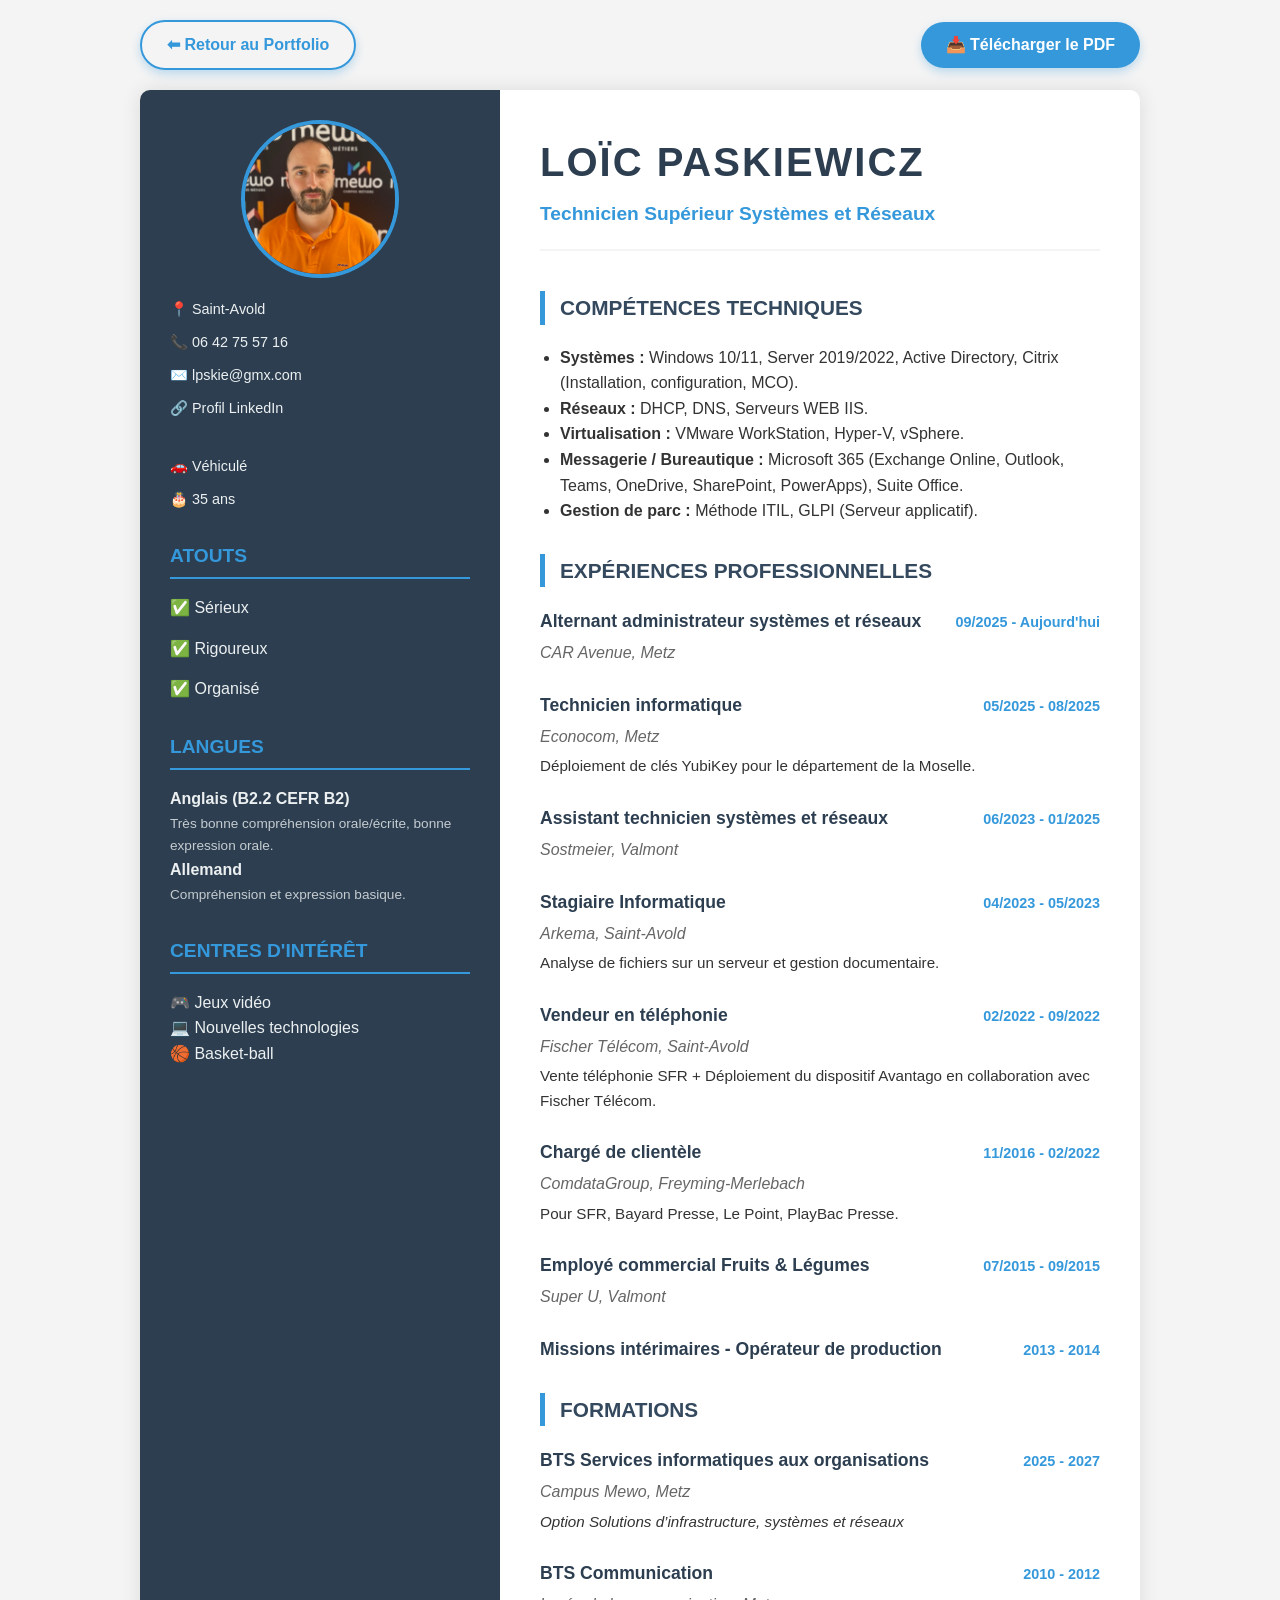
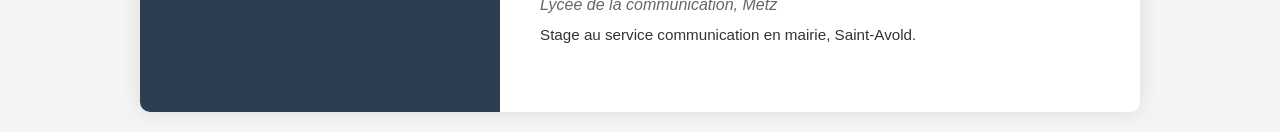
==== cv.html @ 4d0828b7 "Add files via upload" ====
<!DOCTYPE html>
<html lang="fr">
<head>
    <meta charset="UTF-8">
    <meta name="viewport" content="width=device-width, initial-scale=1.0">
    <title>CV - Loïc Paskiewicz</title>
    <style>
        :root {
            --primary-color: #2c3e50;
            --secondary-color: #34495e;
            --accent-color: #3498db;
            --accent-hover: #2980b9;
            --text-color: #333;
            --bg-color: #f4f4f4;
            --sidebar-bg: #2c3e50;
            --sidebar-text: #ecf0f1;
        }

        body {
            font-family: 'Segoe UI', Tahoma, Geneva, Verdana, sans-serif;
            line-height: 1.6;
            margin: 0;
            padding: 20px;
            background-color: var(--bg-color);
            color: var(--text-color);
        }

        /* Barre d'action en haut (Retour et Téléchargement) */
        .top-actions {
            max-width: 1000px;
            margin: 0 auto 20px auto;
            display: flex;
            justify-content: space-between;
            align-items: center;
        }

        .btn {
            display: inline-block;
            background-color: var(--accent-color);
            color: white;
            padding: 10px 25px;
            text-decoration: none;
            border-radius: 50px;
            font-weight: bold;
            transition: all 0.3s ease;
            box-shadow: 0 4px 10px rgba(52, 152, 219, 0.3);
            border: none;
        }

        .btn:hover {
            background-color: var(--accent-hover);
            transform: translateY(-2px);
        }

        .btn-outline {
            background-color: transparent;
            color: var(--accent-color);
            border: 2px solid var(--accent-color);
        }

        .btn-outline:hover {
            background-color: var(--accent-color);
            color: white;
        }

        /* Conteneur principal du CV */
        .container {
            display: flex;
            max-width: 1000px;
            margin: 0 auto;
            background: white;
            box-shadow: 0 0 20px rgba(0,0,0,0.1);
            border-radius: 10px;
            overflow: hidden;
        }

        /* Sidebar Styles */
        .sidebar {
            width: 300px;
            background-color: var(--sidebar-bg);
            color: var(--sidebar-text);
            padding: 30px;
            flex-shrink: 0;
        }

        .profile-photo {
            width: 150px;
            height: 150px;
            background-color: #ddd;
            border-radius: 50%;
            margin: 0 auto 20px;
            display: block;
            object-fit: cover;
            border: 4px solid var(--accent-color);
        }

        .sidebar h2 {
            color: var(--accent-color);
            font-size: 1.2rem;
            border-bottom: 2px solid var(--accent-color);
            padding-bottom: 5px;
            margin-top: 30px;
            margin-bottom: 15px;
            text-transform: uppercase;
        }

        .contact-info, .skills-list, .languages-list, .interests-list {
            list-style: none;
            padding: 0;
        }

        .contact-info li { margin-bottom: 10px; font-size: 0.9rem; }
        .contact-info strong { color: var(--accent-color); }
        .contact-info a { color: var(--sidebar-text); text-decoration: none; }
        .contact-info a:hover { color: var(--accent-color); }
        
        .skills-list li { margin-bottom: 15px; }
        .skills-sub {
            display: block;
            font-size: 0.85rem;
            opacity: 0.8;
            margin-top: 2px;
        }

        /* Main Content Styles */
        .main-content {
            flex-grow: 1;
            padding: 40px;
        }

        header {
            margin-bottom: 40px;
            border-bottom: 2px solid var(--bg-color);
            padding-bottom: 20px;
        }

        header h1 {
            margin: 0;
            color: var(--primary-color);
            font-size: 2.5rem;
            text-transform: uppercase;
            letter-spacing: 2px;
        }

        header .title {
            font-size: 1.2rem;
            color: var(--accent-color);
            font-weight: bold;
            margin-top: 5px;
        }

        .section-title {
            color: var(--secondary-color);
            border-left: 5px solid var(--accent-color);
            padding-left: 15px;
            margin-top: 30px;
            margin-bottom: 20px;
            text-transform: uppercase;
            font-size: 1.3rem;
        }

        .experience-item, .education-item { margin-bottom: 25px; }

        .job-header, .edu-header {
            display: flex;
            justify-content: space-between;
            align-items: baseline;
            margin-bottom: 5px;
        }

        .job-title {
            font-weight: bold;
            font-size: 1.1rem;
            color: var(--primary-color);
        }

        .company { font-style: italic; color: #666; }
        .date {
            color: var(--accent-color);
            font-weight: bold;
            font-size: 0.9rem;
            min-width: 120px;
            text-align: right;
        }
        .description { margin-top: 5px; font-size: 0.95rem; }

        /* Responsive Design */
        @media (max-width: 768px) {
            .top-actions { flex-direction: column; gap: 15px; }
            .container { flex-direction: column; }
            .sidebar { width: auto; padding: 20px; }
            .main-content { padding: 20px; }
            .job-header, .edu-header { flex-direction: column; }
            .date { text-align: left; margin-bottom: 5px; }
        }
    </style>
</head>
<body>

<div class="top-actions">
    <a href="index.html" class="btn btn-outline">⬅ Retour au Portfolio</a>
    <a href="cv.pdf" target="_blank" class="btn">📥 Télécharger le PDF</a>
</div>

<div class="container">
    <aside class="sidebar">
        <img src="moi mewo.jpg" alt="Loïc Paskiewicz" class="profile-photo">

        <ul class="contact-info">
            <li><strong>📍</strong> Saint-Avold</li>
            <li><strong>📞</strong> 06 42 75 57 16</li>
            <li>✉️ <a href="mailto:lpskie@gmx.com">lpskie@gmx.com</a></li>
            <li>🔗 <a href="https://www.linkedin.com/in/loïc-paskiewicz-340488150/" target="_blank">Profil LinkedIn</a></li>
            <br>
            <li><strong>🚗</strong> Véhiculé</li>
            <li><strong>🎂</strong> 35 ans</li>
        </ul>

        <h2>Atouts</h2>
        <ul class="skills-list">
            <li>✅ Sérieux</li>
            <li>✅ Rigoureux</li>
            <li>✅ Organisé</li>
        </ul>

        <h2>Langues</h2>
        <ul class="languages-list">
            <li>
                <strong>Anglais (B2.2 CEFR B2)</strong>
                <span class="skills-sub">Très bonne compréhension orale/écrite, bonne expression orale.</span>
            </li>
            <li>
                <strong>Allemand</strong>
                <span class="skills-sub">Compréhension et expression basique.</span>
            </li>
        </ul>

        <h2>Centres d'intérêt</h2>
        <ul class="interests-list">
            <li>🎮 Jeux vidéo</li>
            <li>💻 Nouvelles technologies</li>
            <li>🏀 Basket-ball</li>
        </ul>
    </aside>

    <main class="main-content">
        <header>
            <h1>Loïc Paskiewicz</h1>
            <div class="title">Technicien Supérieur Systèmes et Réseaux</div>
        </header>

        <h2 class="section-title">Compétences Techniques</h2>
        <div class="experience-item">
            <ul style="padding-left: 20px;">
                <li><strong>Systèmes :</strong> Windows 10/11, Server 2019/2022, Active Directory, Citrix (Installation, configuration, MCO).</li>
                <li><strong>Réseaux :</strong> DHCP, DNS, Serveurs WEB IIS.</li>
                <li><strong>Virtualisation :</strong> VMware WorkStation, Hyper-V, vSphere.</li>
                <li><strong>Messagerie / Bureautique :</strong> Microsoft 365 (Exchange Online, Outlook, Teams, OneDrive, SharePoint, PowerApps), Suite Office.</li>
                <li><strong>Gestion de parc :</strong> Méthode ITIL, GLPI (Serveur applicatif).</li>
            </ul>
        </div>

        <h2 class="section-title">Expériences Professionnelles</h2>

        <div class="experience-item">
            <div class="job-header">
                <span class="job-title">Alternant administrateur systèmes et réseaux</span>
                <span class="date">09/2025 - Aujourd'hui</span>
            </div>
            <div class="company">CAR Avenue, Metz</div>
        </div>

        <div class="experience-item">
            <div class="job-header">
                <span class="job-title">Technicien informatique</span>
                <span class="date">05/2025 - 08/2025</span>
            </div>
            <div class="company">Econocom, Metz</div>
            <div class="description">Déploiement de clés YubiKey pour le département de la Moselle.</div>
        </div>

        <div class="experience-item">
            <div class="job-header">
                <span class="job-title">Assistant technicien systèmes et réseaux</span>
                <span class="date">06/2023 - 01/2025</span>
            </div>
            <div class="company">Sostmeier, Valmont</div>
        </div>

        <div class="experience-item">
            <div class="job-header">
                <span class="job-title">Stagiaire Informatique</span>
                <span class="date">04/2023 - 05/2023</span>
            </div>
            <div class="company">Arkema, Saint-Avold</div>
            <div class="description">Analyse de fichiers sur un serveur et gestion documentaire.</div>
        </div>

        <div class="experience-item">
            <div class="job-header">
                <span class="job-title">Vendeur en téléphonie</span>
                <span class="date">02/2022 - 09/2022</span>
            </div>
            <div class="company">Fischer Télécom, Saint-Avold</div>
            <div class="description">Vente téléphonie SFR + Déploiement du dispositif Avantago en collaboration avec Fischer Télécom.</div>
        </div>

        <div class="experience-item">
            <div class="job-header">
                <span class="job-title">Chargé de clientèle</span>
                <span class="date">11/2016 - 02/2022</span>
            </div>
            <div class="company">ComdataGroup, Freyming-Merlebach</div>
            <div class="description">Pour SFR, Bayard Presse, Le Point, PlayBac Presse.</div>
        </div>

        <div class="experience-item">
            <div class="job-header">
                <span class="job-title">Employé commercial Fruits & Légumes</span>
                <span class="date">07/2015 - 09/2015</span>
            </div>
            <div class="company">Super U, Valmont</div>
        </div>
        
        <div class="experience-item">
            <div class="job-header">
                <span class="job-title">Missions intérimaires - Opérateur de production</span>
                <span class="date">2013 - 2014</span>
            </div>
        </div>

        <h2 class="section-title">Formations</h2>

        <div class="education-item">
            <div class="edu-header">
                <span class="job-title">BTS Services informatiques aux organisations</span>
                <span class="date">2025 - 2027</span>
            </div>
            <div class="company">Campus Mewo, Metz</div>
            <div class="description"><i>Option Solutions d’infrastructure, systèmes et réseaux</i></div>
        </div>

        <div class="education-item">
            <div class="edu-header">
                <span class="job-title">BTS Communication</span>
                <span class="date">2010 - 2012</span>
            </div>
            <div class="company">Lycée de la communication, Metz</div>
            <div class="description">Stage au service communication en mairie, Saint-Avold.</div>
        </div>

    </main>
</div>

</body>
</html>
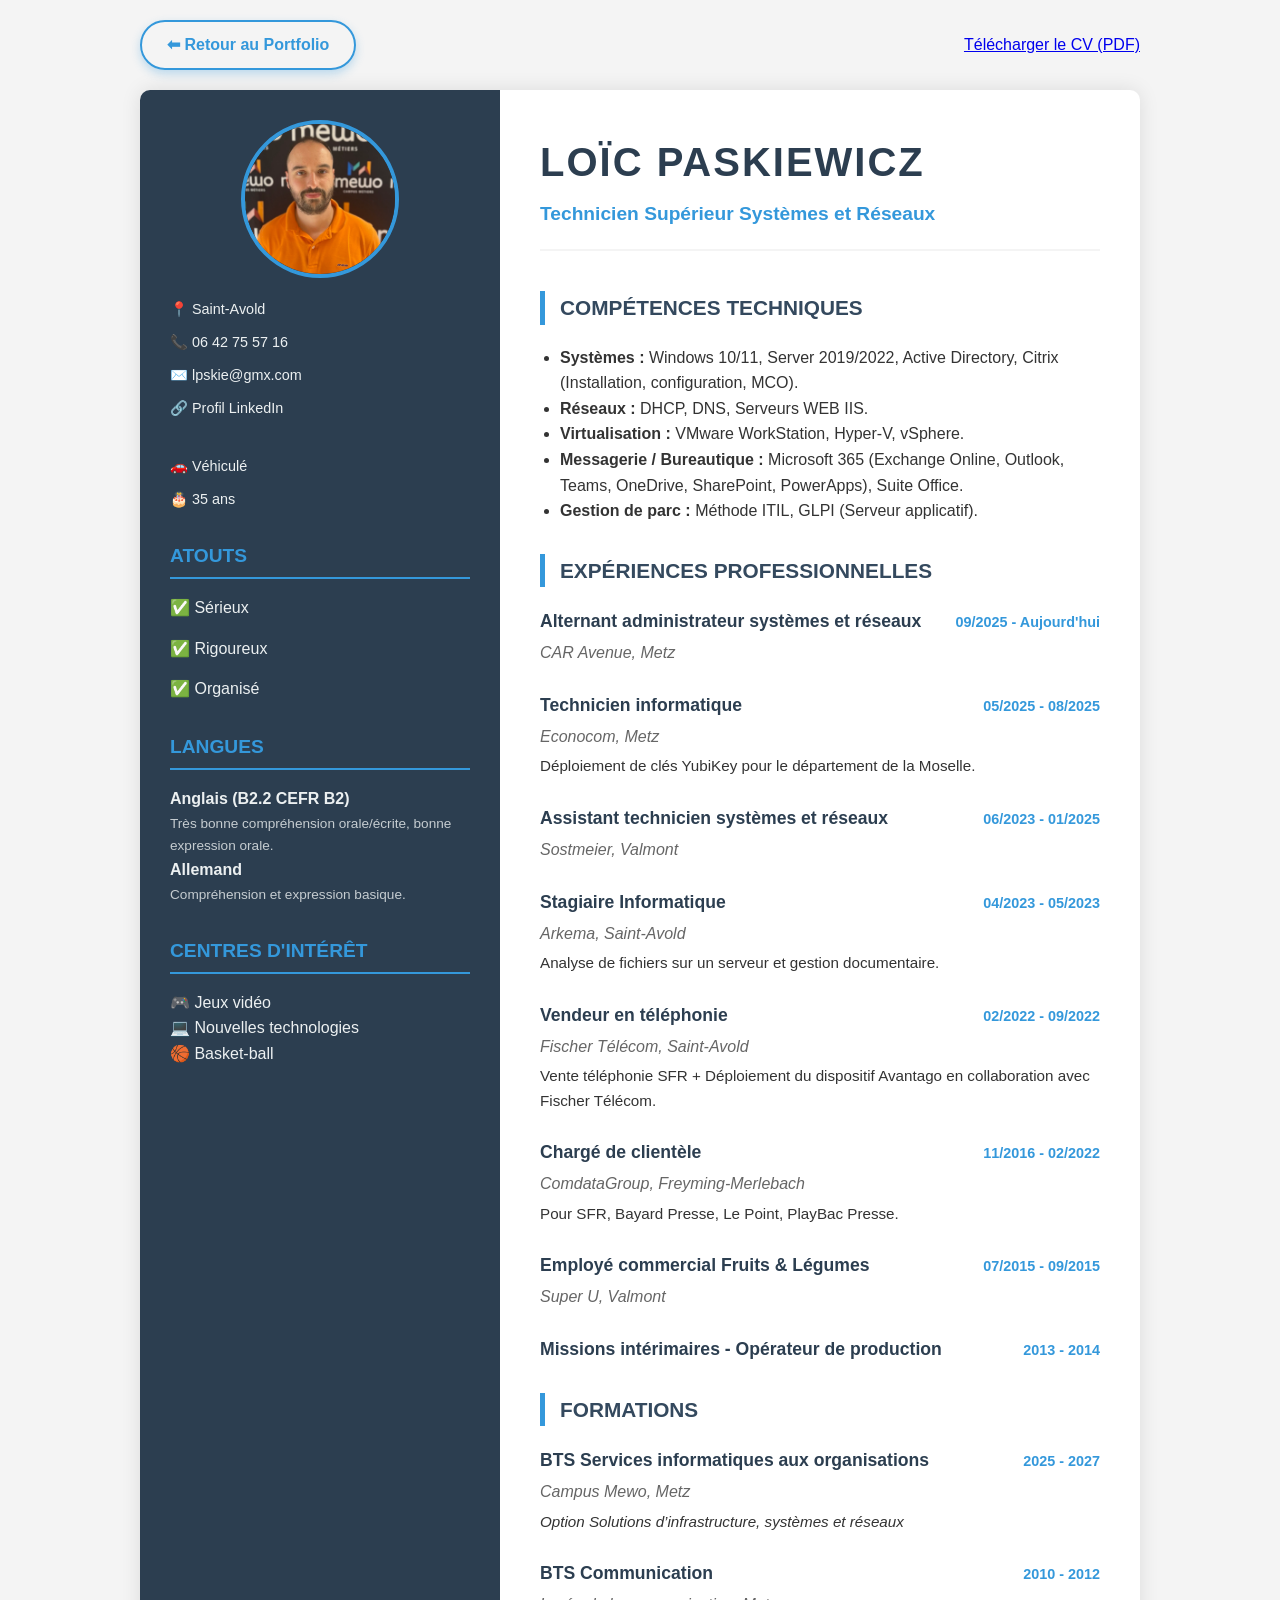
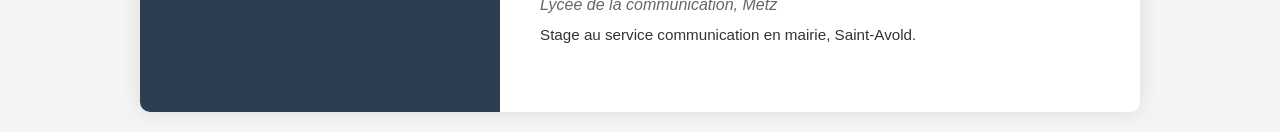
==== commit f2f29087: "Update cv.html" ====
--- a/cv.html
+++ b/cv.html
@@ -199,7 +199,7 @@
 
 <div class="top-actions">
     <a href="index.html" class="btn btn-outline">⬅ Retour au Portfolio</a>
-    <a href="cv.pdf" target="_blank" class="btn">📥 Télécharger le PDF</a>
+    <a href="CV.pdf" download>Télécharger le CV (PDF)</a>
 </div>
 
 <div class="container">
@@ -353,4 +353,4 @@
 </div>
 
 </body>
-</html>+</html>
